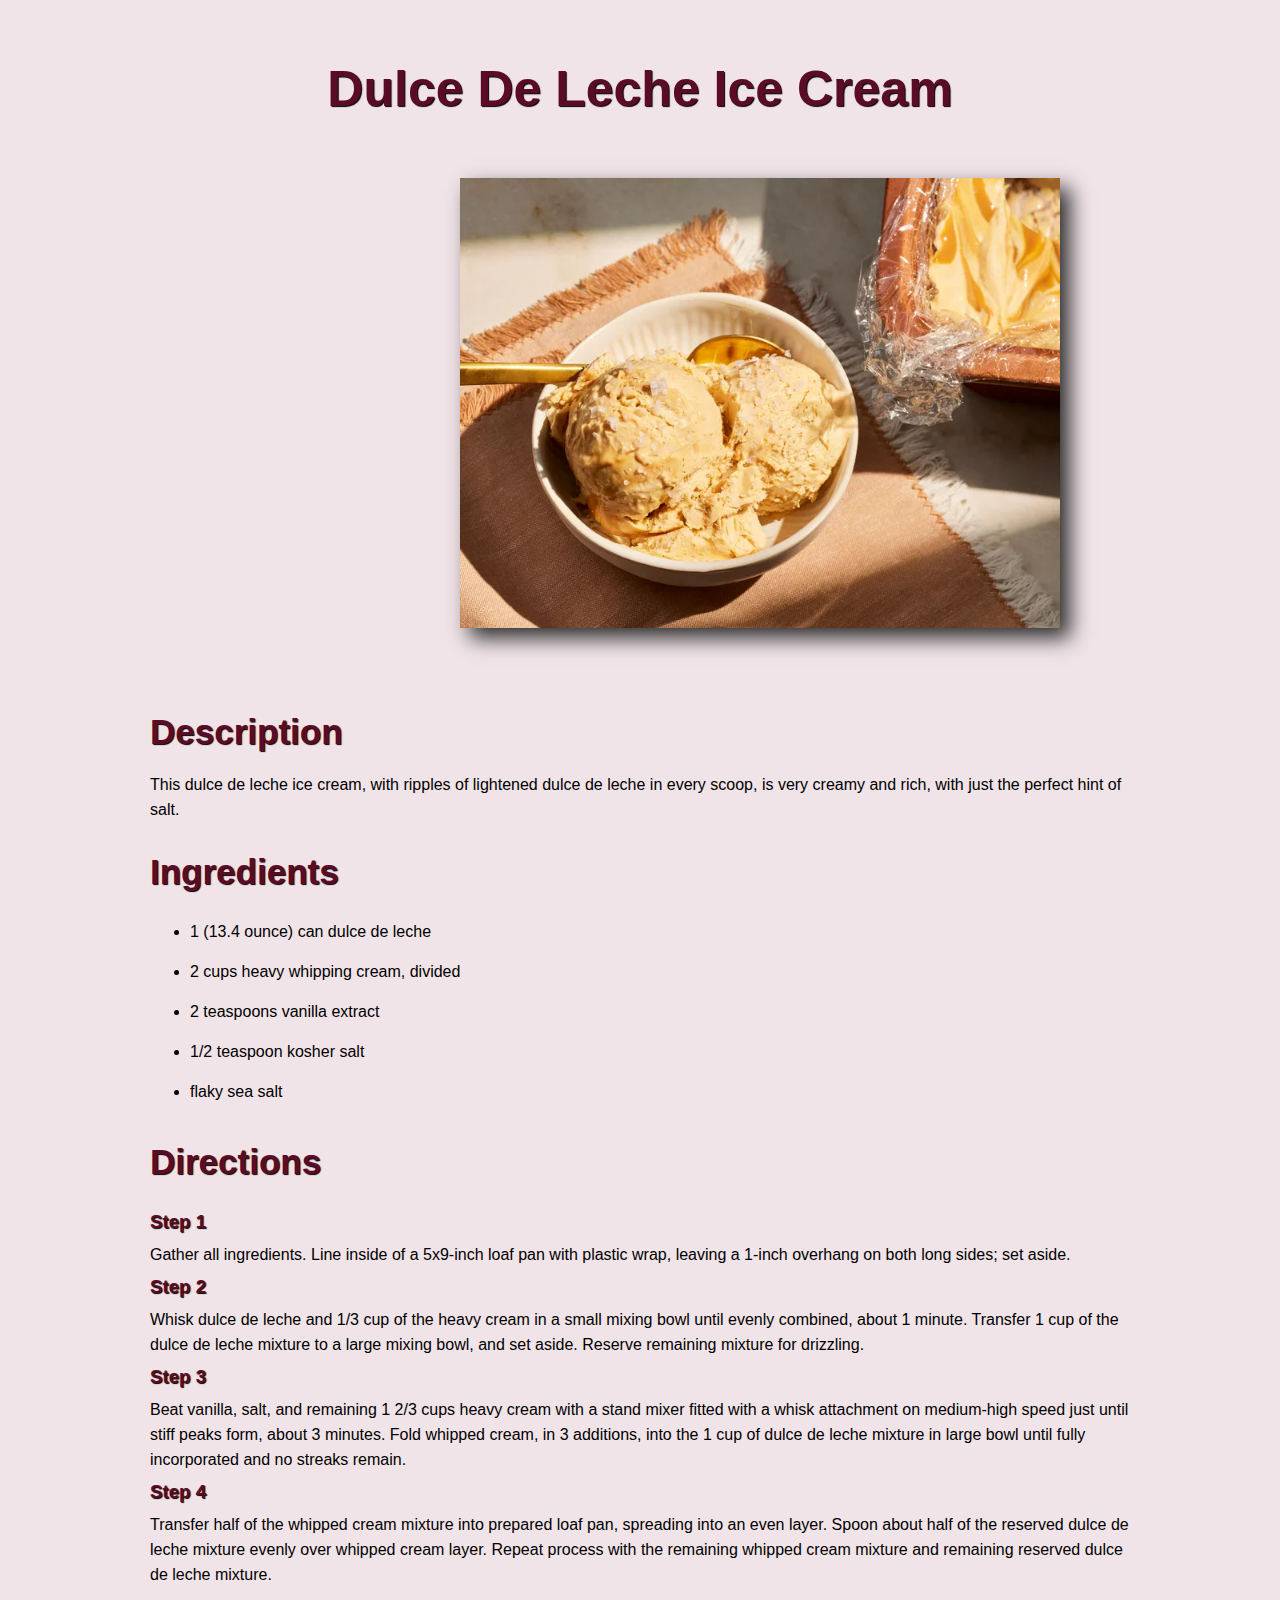
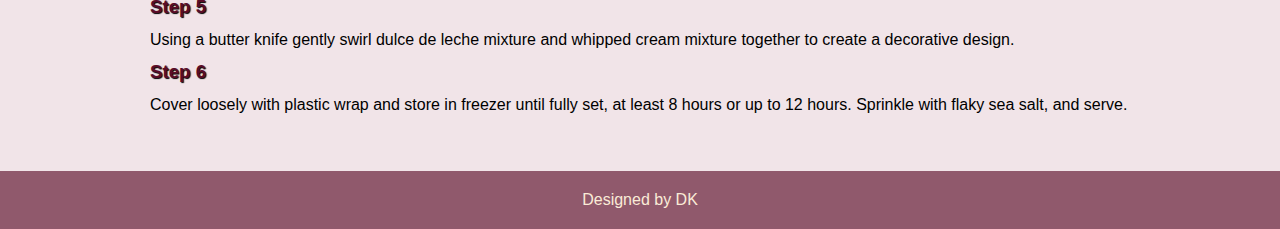
==== HTML/icecream.html @ 872ca2f3 "Initial commit" ====
<!DOCTYPE html>
<html lang="en">
<head>
    <meta charset="UTF-8">
    <meta name="viewport" content="width=device-width, initial-scale=1.0">
    <title>Ice Cream</title>
    <link rel="stylesheet" href="../CSS/style.css">
</head>
<body>
    <h1>Dulce De Leche Ice Cream</h1>
    <img src="../Images/ice cream.webp" alt="Ice Cream" class="ice" width="600px">

    <div class="body">
        <h2>Description</h2>
        <p>This dulce de leche ice cream, with ripples of lightened dulce de leche in every scoop, is very creamy and rich, with just the perfect hint of salt.</p>

        <h2>Ingredients</h2>
        <ul>
            <li>1 (13.4 ounce) can dulce de leche</li>
            <li>2 cups heavy whipping cream, divided</li>
            <li>2 teaspoons vanilla extract</li>
            <li>1/2 teaspoon kosher salt</li>
            <li>flaky sea salt</li>
        </ul>

        <h2>Directions</h2>
        <h3>Step 1</h3>
        <p>Gather all ingredients. Line inside of a 5x9-inch loaf pan with plastic wrap, leaving a 1-inch overhang on both long sides; set aside.</p>

        <h3>Step 2</h3>
        <p>Whisk dulce de leche and 1/3 cup of the heavy cream in a small mixing bowl until evenly combined, about 1 minute. Transfer 1 cup of the dulce de leche mixture to a large mixing bowl, and set aside. Reserve remaining mixture for drizzling.</p>

        <h3>Step 3</h3>
        <p>Beat vanilla, salt, and remaining 1 2/3 cups heavy cream with a stand mixer fitted with a whisk attachment on medium-high speed just until stiff peaks form, about 3 minutes. Fold whipped cream, in 3 additions, into the 1 cup of dulce de leche mixture in large bowl until fully incorporated and no streaks remain.</p>

        <h3>Step 4</h3>
        <p>Transfer half of the whipped cream mixture into prepared loaf pan, spreading into an even layer. Spoon about half of the reserved dulce de leche mixture evenly over whipped cream layer. Repeat process with the remaining whipped cream mixture and remaining reserved dulce de leche mixture.</p>

        <h3>Step 5</h3>
        <p>Using a butter knife gently swirl dulce de leche mixture and whipped cream mixture together to create a decorative design.</p>

        <h3>Step 6</h3>
        <p>Cover loosely with plastic wrap and store in freezer until fully set, at least 8 hours or up to 12 hours. Sprinkle with flaky sea salt, and serve.</p>
    </div>
    <br><br><br>
    <footer>Designed by DK</footer>
</body>
</html>
---- CSS/style.css ----
*{
    margin: 0;
    padding: 0;
}
body{
    background-color: rgb(241, 228, 232);
    font-family:Arial, Helvetica, sans-serif;
}

h1{
    padding: 40px;
    margin: 20px 0;
    text-align: center;
    color: rgb(90, 12, 39);
    font-weight: bold;
    font-size: 50px;
    text-shadow: 1px 1px 1px  black;
}

.banner{
    width: 1200px;
    margin-left: 160px;
    box-shadow: 10px 10px 20px rgb(44, 44, 44) ;
}

.nav{
    display: flex;
    justify-content: space-around;
    margin-top: 60px;
    /* margin-left: 220px; */
}

nav a{
    margin-left: 100px;
    margin-top: 100pxpx;
    text-decoration: none;
    background-color: rgb(250, 173, 173);
    padding: 20px;
    border-radius: 10px;
    font-size: larger;
    color: rgb(93, 0, 31);
    outline: 2px solid rgb(93, 0, 31);
    font-weight: bold;
    font-size: x-large;
    box-shadow: 10px 10px 20px black;
}

nav a:hover{
    background-color: rgb(151, 45, 80);
    color: antiquewhite;
}


.anchor{
    margin-left: 30px;
}

.anc{
    margin-left: 125px;
}

nav img{
    margin-bottom: 40px;
    margin-left: 30px;
    box-shadow: 10px 10px 20px black;
}

.muffin,.ice,.rata{
    margin-left: 460px;
    box-shadow: 10px 10px 20px rgb(44, 44, 44);
    margin-bottom: 50px;
}

.body{
    margin: 0 150px;
    line-height: 40px;
}

h2{
    color: rgb(90, 12, 39);
    text-shadow: 1px 1px 1px  black;
    margin-top: 30px;
    margin-bottom: 20px;
    font-size: 35px;
}

h3{
    color: rgb(90, 12, 39);
    text-shadow: 1px 1px 1px  black;
}

ul li{
    margin-left: 40px;
    line-height: 40px;
}

p{
    line-height: 25px;
}

footer{
    background-color: rgba(90, 12, 39, 0.644);
    color: antiquewhite;
    padding: 20px;
    text-align: center;
}
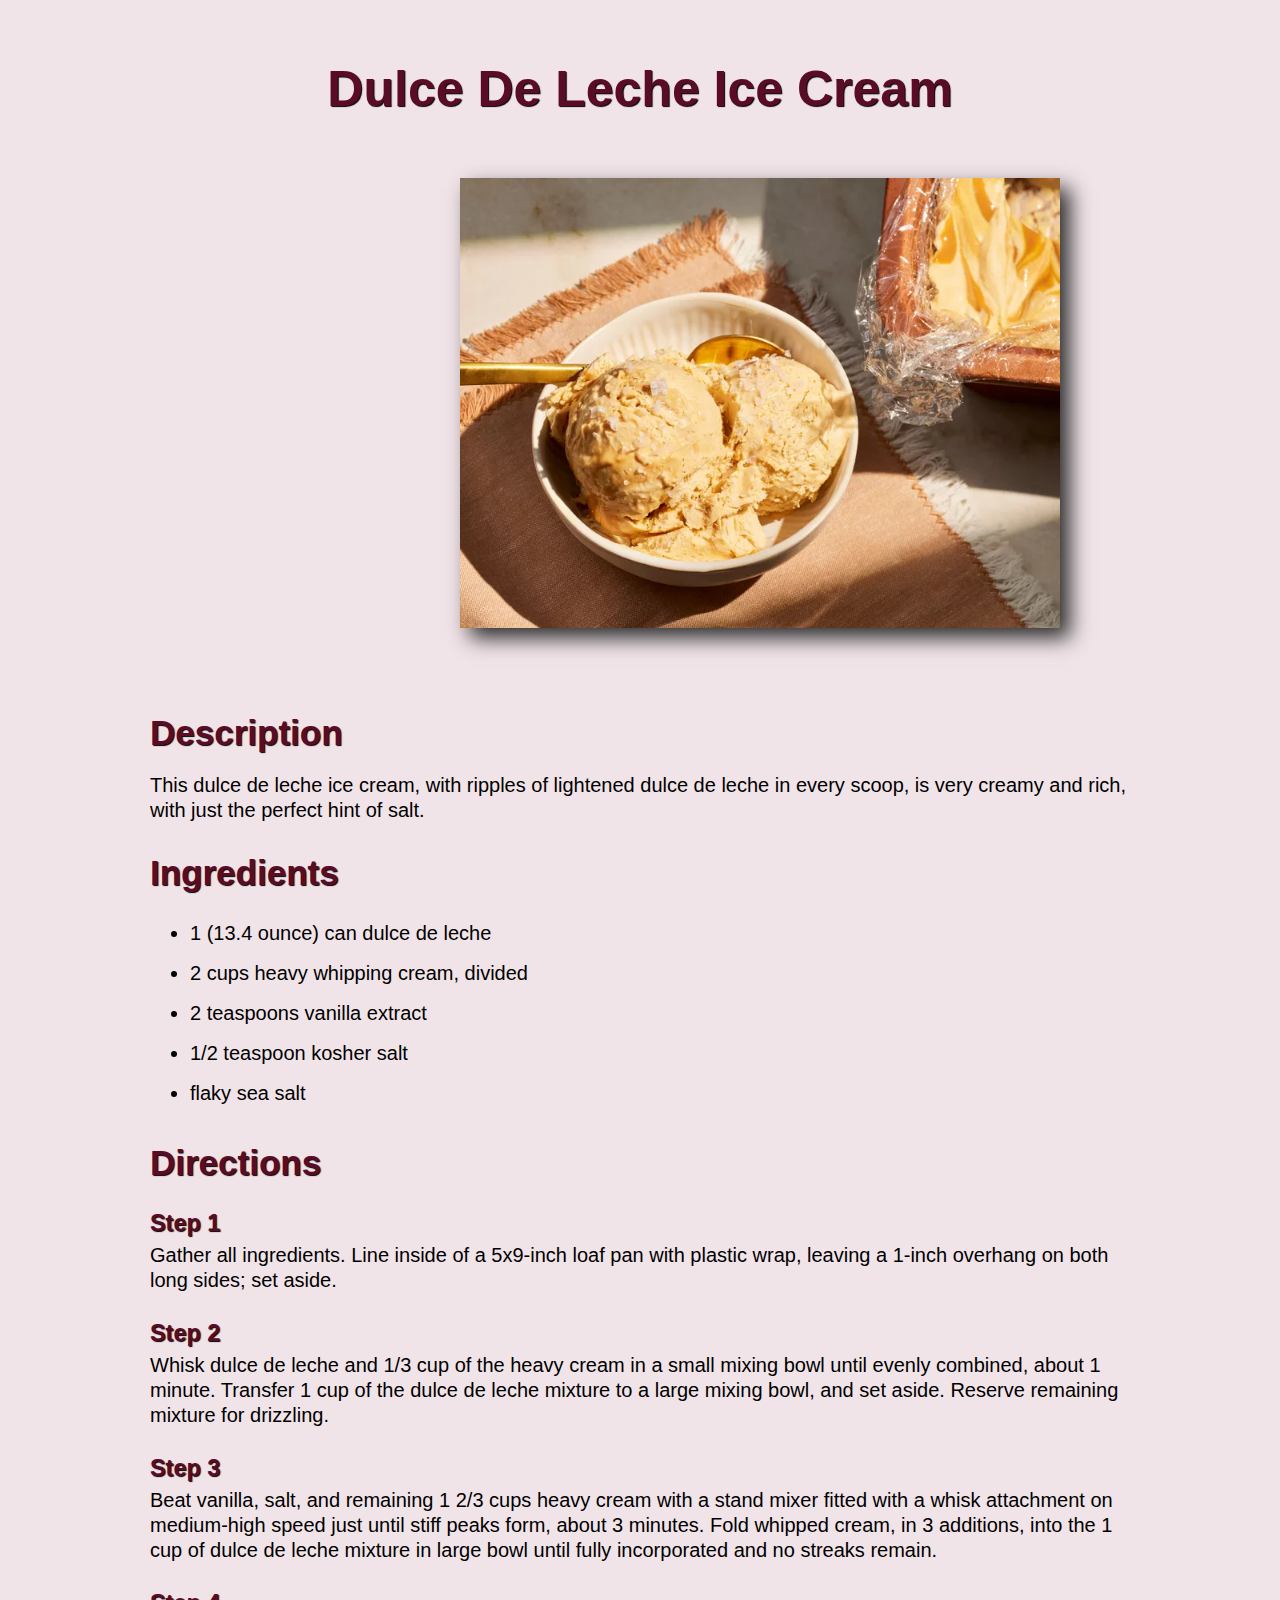
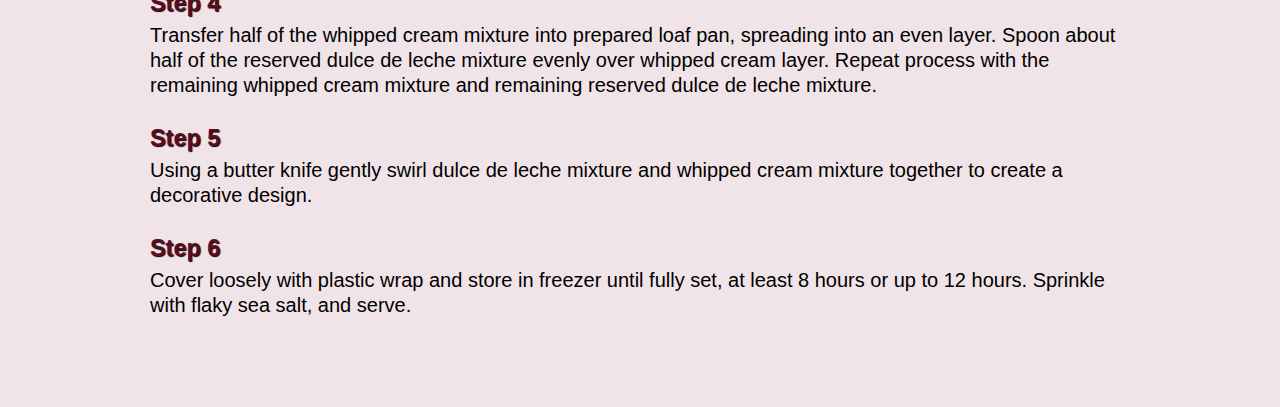
==== commit d3f49410: "Changed Commit" ====
--- a/HTML/icecream.html
+++ b/HTML/icecream.html
@@ -13,7 +13,7 @@
     <div class="body">
         <h2>Description</h2>
         <p>This dulce de leche ice cream, with ripples of lightened dulce de leche in every scoop, is very creamy and rich, with just the perfect hint of salt.</p>
-
+        
         <h2>Ingredients</h2>
         <ul>
             <li>1 (13.4 ounce) can dulce de leche</li>
@@ -26,7 +26,6 @@
         <h2>Directions</h2>
         <h3>Step 1</h3>
         <p>Gather all ingredients. Line inside of a 5x9-inch loaf pan with plastic wrap, leaving a 1-inch overhang on both long sides; set aside.</p>
-
         <h3>Step 2</h3>
         <p>Whisk dulce de leche and 1/3 cup of the heavy cream in a small mixing bowl until evenly combined, about 1 minute. Transfer 1 cup of the dulce de leche mixture to a large mixing bowl, and set aside. Reserve remaining mixture for drizzling.</p>
 
@@ -43,6 +42,6 @@
         <p>Cover loosely with plastic wrap and store in freezer until fully set, at least 8 hours or up to 12 hours. Sprinkle with flaky sea salt, and serve.</p>
     </div>
     <br><br><br>
-    <footer>Designed by DK</footer>
+    <!-- <footer>Designed by DK</footer> -->
 </body>
 </html>--- a/CSS/style.css
+++ b/CSS/style.css
@@ -1,10 +1,12 @@
 *{
     margin: 0;
     padding: 0;
+    box-sizing: border-box;
 }
 body{
     background-color: rgb(241, 228, 232);
     font-family:Arial, Helvetica, sans-serif;
+    font-size: 20px;
 }
 
 h1{
@@ -20,6 +22,7 @@
 .banner{
     width: 1200px;
     margin-left: 160px;
+    margin-bottom: 50px;
     box-shadow: 10px 10px 20px rgb(44, 44, 44) ;
 }
 
@@ -96,6 +99,7 @@
 
 p{
     line-height: 25px;
+    margin-bottom: 20px;
 }
 
 footer{
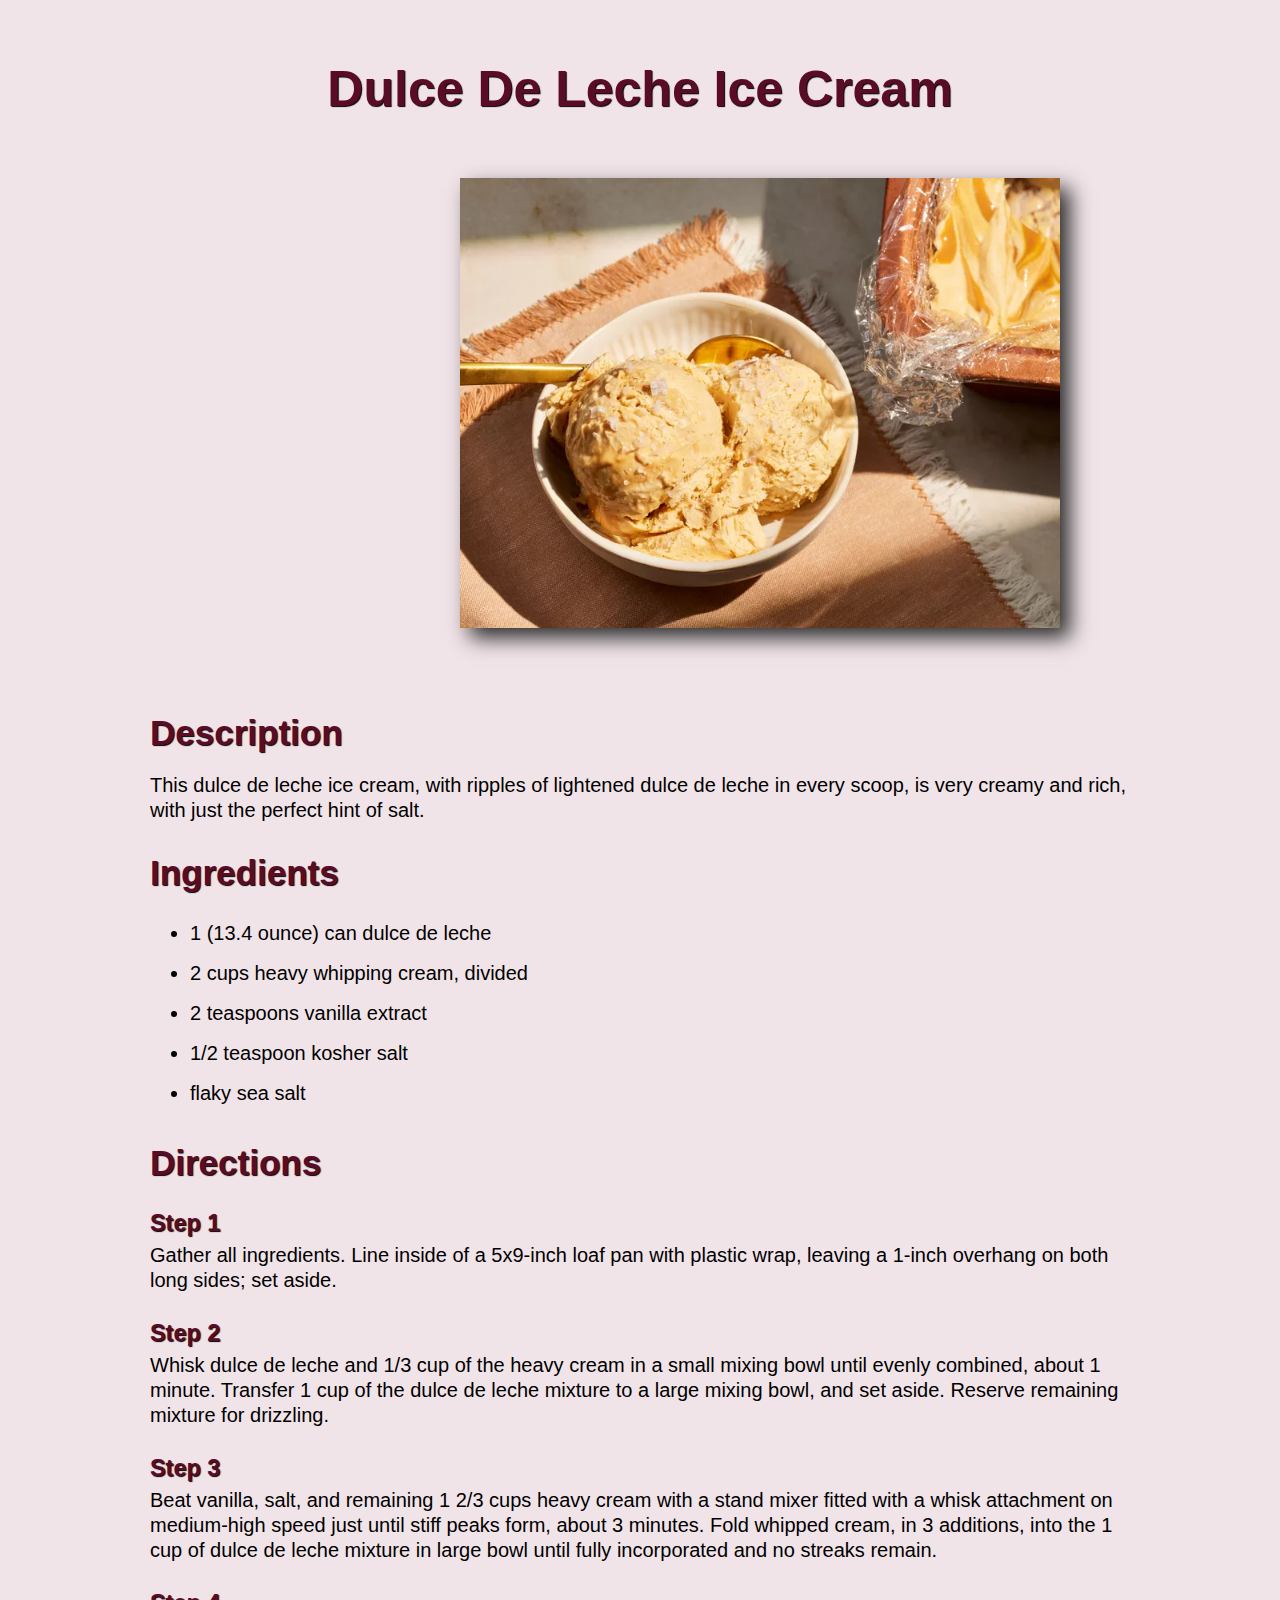
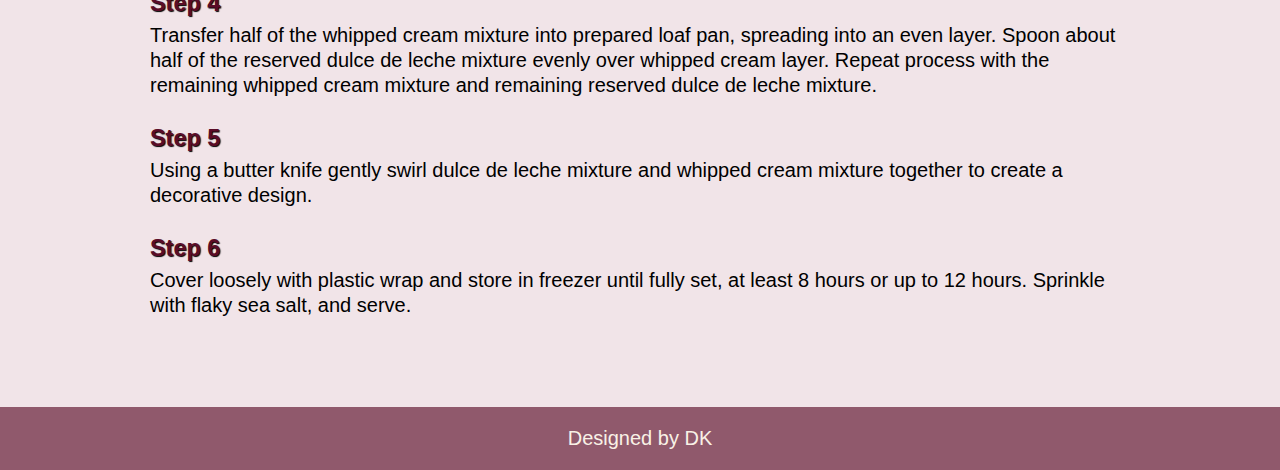
==== commit 554f6692: "Updated" ====
--- a/HTML/icecream.html
+++ b/HTML/icecream.html
@@ -42,6 +42,6 @@
         <p>Cover loosely with plastic wrap and store in freezer until fully set, at least 8 hours or up to 12 hours. Sprinkle with flaky sea salt, and serve.</p>
     </div>
     <br><br><br>
-    <!-- <footer>Designed by DK</footer> -->
+    <footer>Designed by DK</footer>
 </body>
 </html>--- a/CSS/style.css
+++ b/CSS/style.css
@@ -26,6 +26,28 @@
     box-shadow: 10px 10px 20px rgb(44, 44, 44) ;
 }
 
+.navs{
+    display: flex;
+    justify-content: space-around;
+    margin-left: -80px;
+}
+
+.navs a{
+    margin-left: 70px;
+    margin-top: 100px;
+    text-decoration: none;
+    background-color: rgb(250, 173, 173);
+    padding: 5px 20px;
+    border-radius: 5px;
+    border-end-end-radius: 50px;
+    border-start-start-radius: 20px;
+    font-size: larger;
+    color: rgb(93, 0, 31);
+    outline: 2px solid rgb(93, 0, 31);
+    font-weight: bold;
+    box-shadow: 10px 10px 20px black;
+}
+
 .nav{
     display: flex;
     justify-content: space-around;
@@ -35,12 +57,13 @@
 
 nav a{
     margin-left: 100px;
-    margin-top: 100pxpx;
+    margin-top: 100px;
     text-decoration: none;
     background-color: rgb(250, 173, 173);
     padding: 20px;
-    border-radius: 10px;
-    font-size: larger;
+    border-radius: 60px;
+    border-end-start-radius: 10px;
+    border-start-end-radius: 10px;
     color: rgb(93, 0, 31);
     outline: 2px solid rgb(93, 0, 31);
     font-weight: bold;
@@ -104,7 +127,7 @@
 
 footer{
     background-color: rgba(90, 12, 39, 0.644);
-    color: antiquewhite;
+    color: rgb(249, 241, 230);
     padding: 20px;
     text-align: center;
 }
